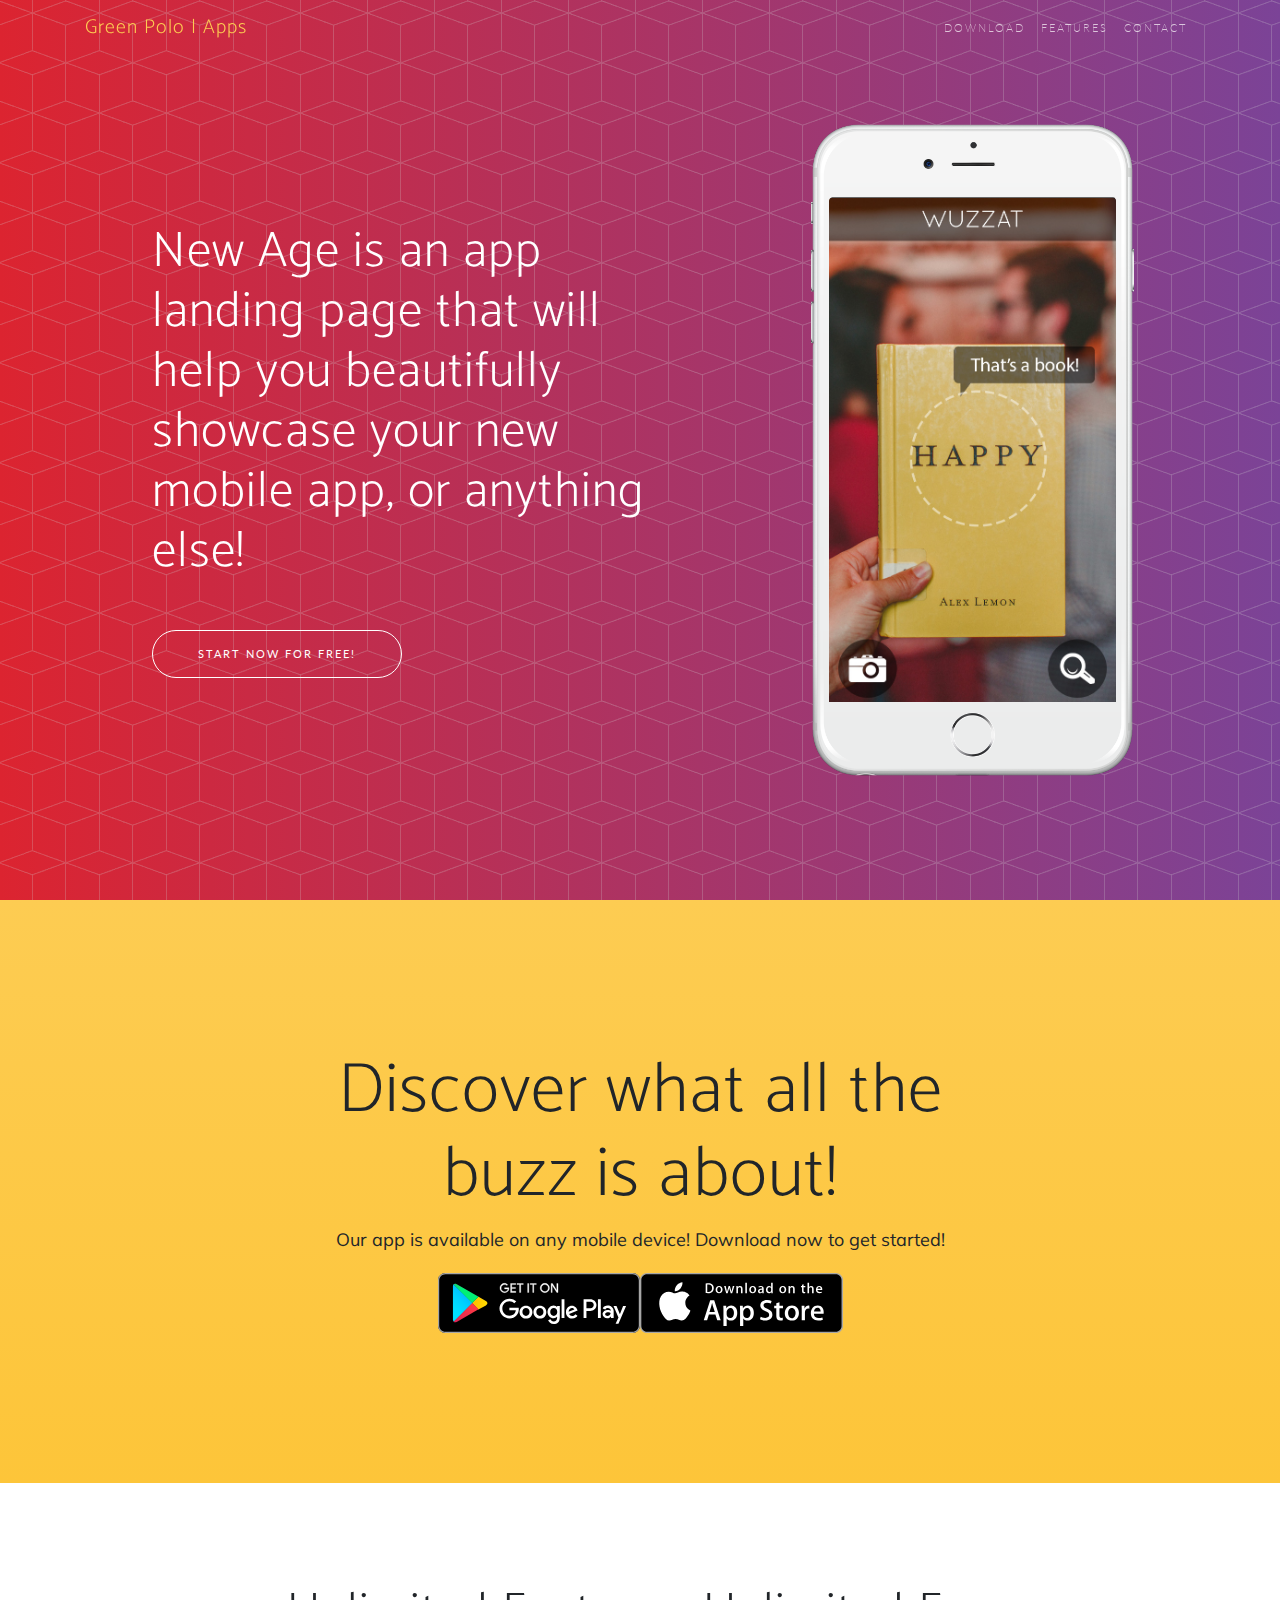
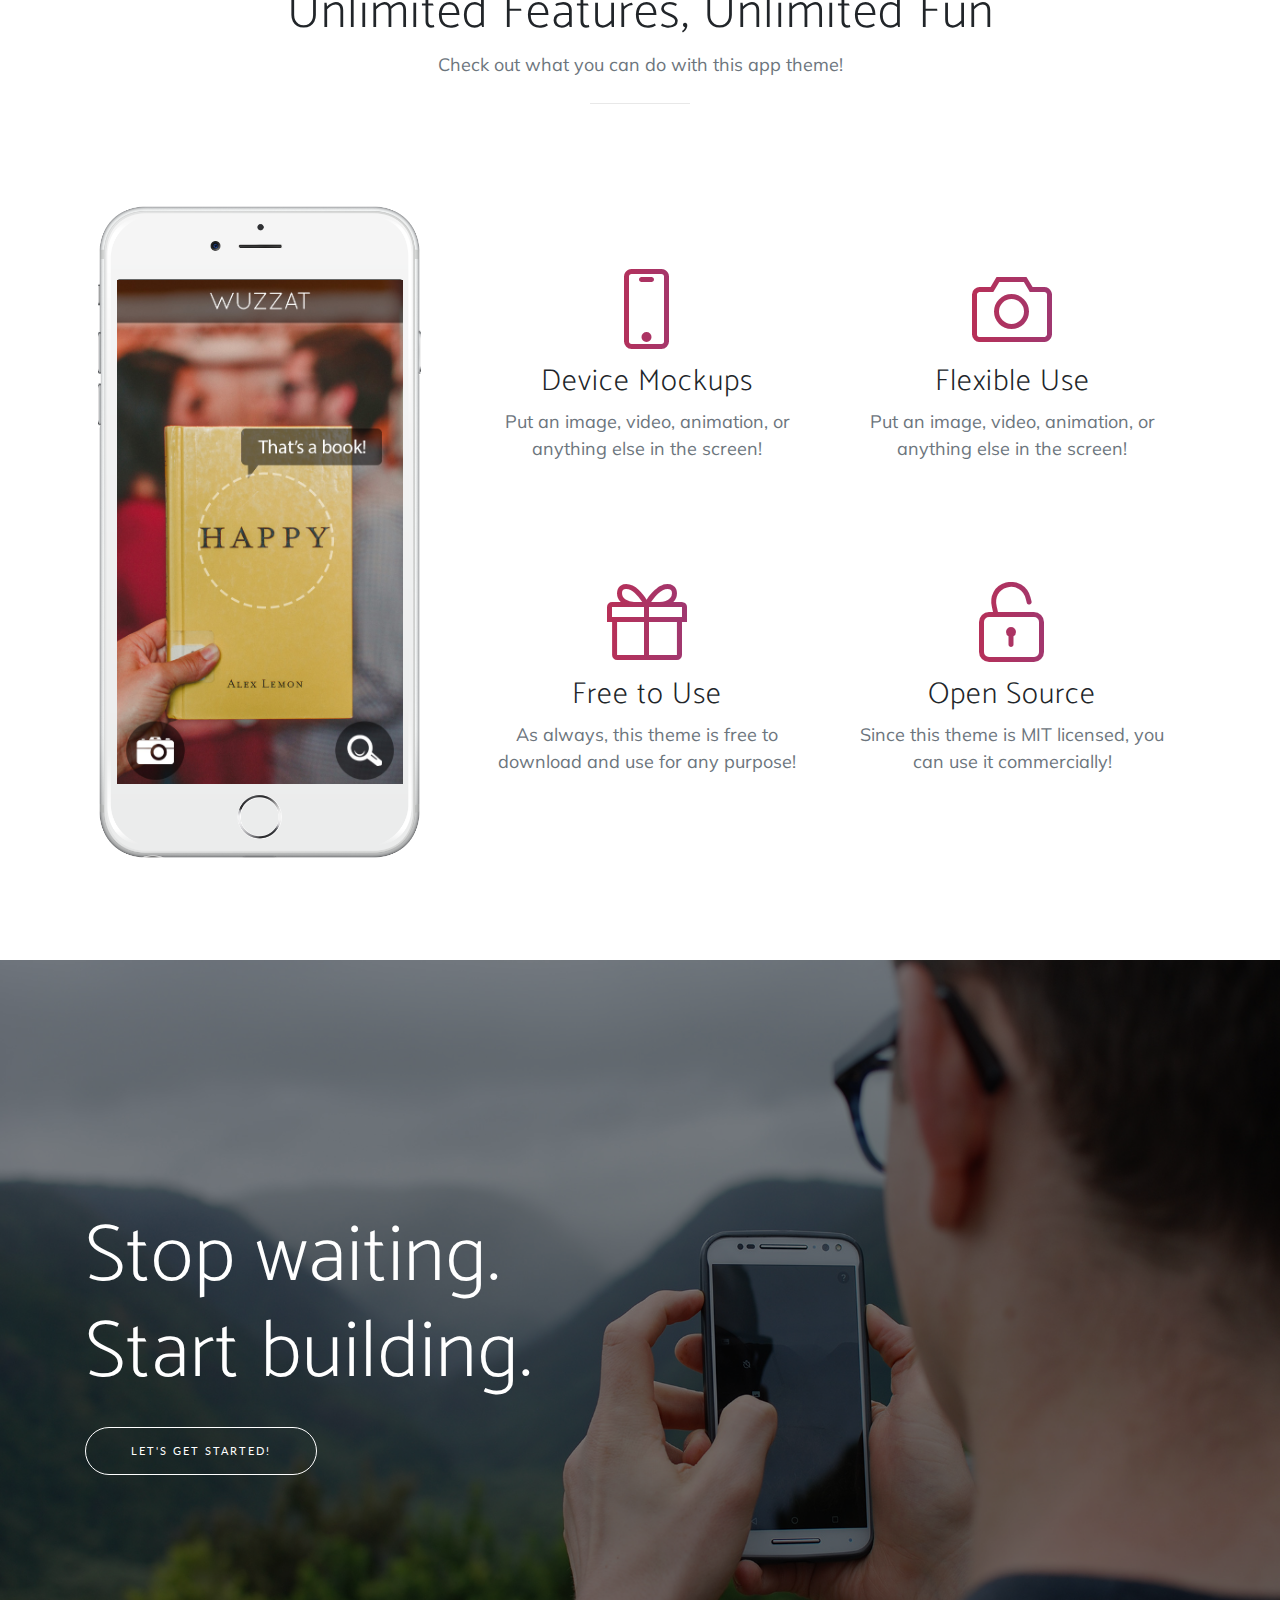
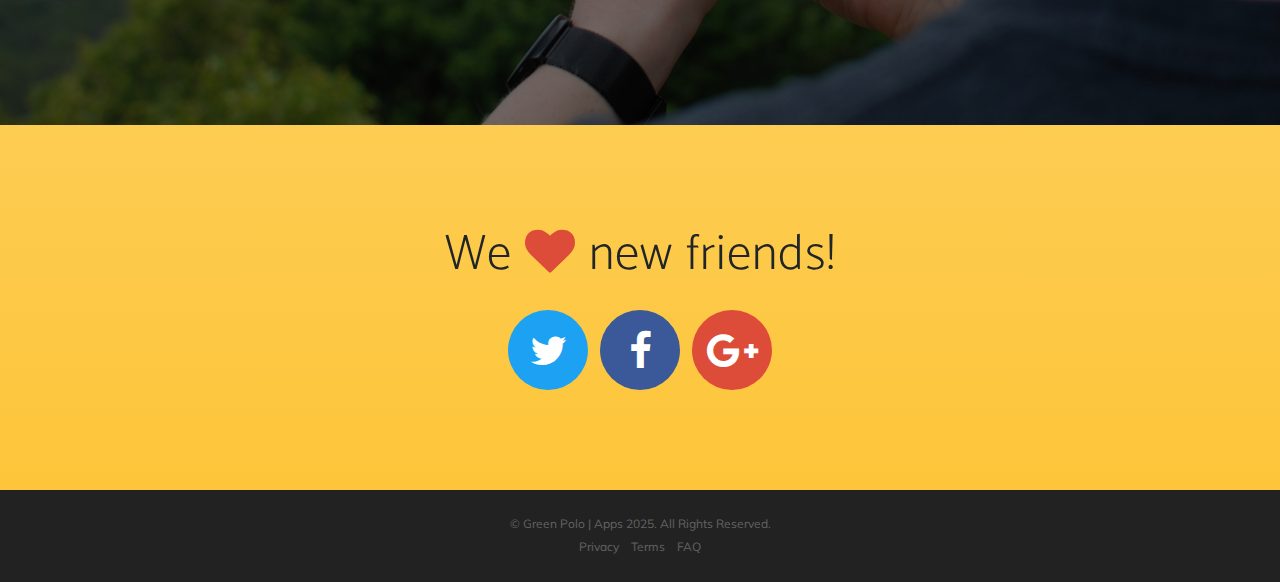
==== index.html @ 6fa1513f "first commit" ====
<!DOCTYPE html>
<html lang="en">

<head>
    <meta charset="utf-8">
    <meta name="viewport" content="width=device-width, initial-scale=1.0, shrink-to-fit=no">
    <title>Home - Green Polo | Apps</title>
    <meta name="description" content="At Green Polo, we specialize in crafting high-quality mobile applications and software solutions tailored to meet your unique needs">
    <link rel="stylesheet" href="assets/bootstrap/css/bootstrap.min.css">
    <link rel="stylesheet" href="https://fonts.googleapis.com/css?family=Lato&amp;display=swap">
    <link rel="stylesheet" href="https://fonts.googleapis.com/css?family=Catamaran:100,200,300,400,500,600,700,800,900&amp;display=swap">
    <link rel="stylesheet" href="https://fonts.googleapis.com/css?family=Muli&amp;display=swap">
    <link rel="stylesheet" href="assets/fonts/font-awesome.min.css">
    <link rel="stylesheet" href="assets/fonts/simple-line-icons.min.css">
</head>

<body id="page-top">
    <nav class="navbar navbar-light navbar-expand-lg fixed-top" id="mainNav">
        <div class="container"><a class="navbar-brand js-scroll-trigger" href="#page-top">Green Polo | Apps</a><button data-toggle="collapse" data-target="#navbarResponsive" class="navbar-toggler float-right" aria-controls="navbarResponsive" aria-expanded="false" aria-label="Toggle navigation"><i class="fa fa-bars"></i></button>
            <div class="collapse navbar-collapse" id="navbarResponsive">
                <ul class="navbar-nav ml-auto">
                    <li class="nav-item"><a class="nav-link js-scroll-trigger" href="#download">Download</a></li>
                    <li class="nav-item"><a class="nav-link js-scroll-trigger" href="#features">Features</a></li>
                    <li class="nav-item"><a class="nav-link js-scroll-trigger" href="#contact">Contact</a></li>
                </ul>
            </div>
        </div>
    </nav>
    <header class="masthead" style="background: url('assets/img/bg-pattern.png'), linear-gradient(to left, #7b4397, #dc2430);">
        <div class="container h-100">
            <div class="row h-100">
                <div class="col-lg-7 my-auto">
                    <div class="mx-auto header-content">
                        <h1 class="mb-5">New Age is an app landing page that will help you beautifully showcase your new mobile app, or anything else!</h1><a class="btn btn-outline-warning btn-xl js-scroll-trigger" role="button" href="#download">Start Now for Free!</a>
                    </div>
                </div>
                <div class="col-lg-5 my-auto">
                    <div class="device-container">
                        <div class="device-mockup iphone6_plus portrait">
                            <div class="device" style="background-image:url('assets/img/iphone_6_plus_white_port.png');">
                                <div class="screen"><img class="img-fluid" src="assets/img/demo-screen-1.jpg"></div>
                                <div class="button"></div>
                            </div>
                        </div>
                    </div>
                </div>
            </div>
        </div>
    </header>
    <section class="text-center bg-primary download" id="download">
        <div class="container">
            <div class="row">
                <div class="col-md-8 mx-auto">
                    <h2 class="section-heading">Discover what all the buzz is about!</h2>
                    <p>Our app is available on any mobile device! Download now to get started!</p>
                    <div class="badges"><a class="badge-link" href="#"><img src="assets/img/google-play-badge.svg"></a><a class="badge-link" href="#"><img src="assets/img/app-store-badge.svg"></a></div>
                </div>
            </div>
        </div>
    </section>
    <section id="features" class="features">
        <div class="container">
            <div class="text-center section-heading">
                <h2>Unlimited Features, Unlimited Fun</h2>
                <p class="text-muted">Check out what you can do with this app theme!</p>
                <hr>
            </div>
            <div class="row">
                <div class="col-lg-4 my-auto">
                    <div class="device-container">
                        <div class="device-mockup iphone6_plus portrait">
                            <div class="device" style="background-image:url('assets/img/iphone_6_plus_white_port.png');">
                                <div class="screen"><img class="img-fluid" src="assets/img/demo-screen-1.jpg"></div>
                            </div>
                        </div>
                    </div>
                </div>
                <div class="col-lg-8 my-auto">
                    <div class="container-fluid">
                        <div class="row">
                            <div class="col-lg-6">
                                <div class="feature-item"><i class="icon-screen-smartphone text-primary"></i>
                                    <h3>Device Mockups</h3>
                                    <p class="text-muted">Put an image, video, animation, or anything else in the screen!</p>
                                </div>
                            </div>
                            <div class="col-lg-6">
                                <div class="feature-item"><i class="icon-camera text-primary"></i>
                                    <h3>Flexible Use</h3>
                                    <p class="text-muted">Put an image, video, animation, or anything else in the screen!</p>
                                </div>
                            </div>
                            <div class="col-lg-6">
                                <div class="feature-item"><i class="icon-present text-primary"></i>
                                    <h3>Free to Use</h3>
                                    <p class="text-muted">As always, this theme is free to download and use for any purpose!</p>
                                </div>
                            </div>
                            <div class="col-lg-6">
                                <div class="feature-item"><i class="icon-lock-open text-primary"></i>
                                    <h3>Open Source</h3>
                                    <p class="text-muted">Since this theme is MIT licensed, you can use it commercially!</p>
                                </div>
                            </div>
                        </div>
                    </div>
                </div>
            </div>
        </div>
    </section>
    <section class="cta" style="background-image:url('assets/img/bg-cta.jpg');">
        <div class="cta-content">
            <div class="container">
                <h2>Stop waiting.<br>Start building.<br></h2><a class="btn btn-outline-warning btn-xl js-scroll-trigger" role="button" href="#contact">Let's Get Started!</a>
            </div>
        </div>
        <div class="overlay"></div>
    </section>
    <section class="bg-primary contact" id="contact">
        <div class="container">
            <h2><span>We&nbsp;</span><i class="fa fa-heart"></i><span>&nbsp;new friends!</span></h2>
            <ul class="list-inline list-social">
                <li class="list-inline-item social-twitter"><a href="#"><i class="fa fa-twitter"></i></a></li>
                <li class="list-inline-item social-facebook"><a href="#"><i class="fa fa-facebook"></i></a></li>
                <li class="list-inline-item social-google-plus"><a href="#"><i class="fa fa-google-plus"></i></a></li>
            </ul>
        </div>
    </section>
    <footer>
        <div class="container">
            <p>©&nbsp;Green Polo | Apps 2025. All Rights Reserved.</p>
            <ul class="list-inline">
                <li class="list-inline-item"><a href="#">Privacy</a></li>
                <li class="list-inline-item"><a href="#">Terms</a></li>
                <li class="list-inline-item"><a href="#">FAQ</a></li>
            </ul>
        </div>
    </footer>
    <script src="assets/js/jquery.min.js"></script>
    <script src="assets/bootstrap/js/bootstrap.min.js"></script>
    <script src="assets/js/script.min.js"></script>
</body>

</html>
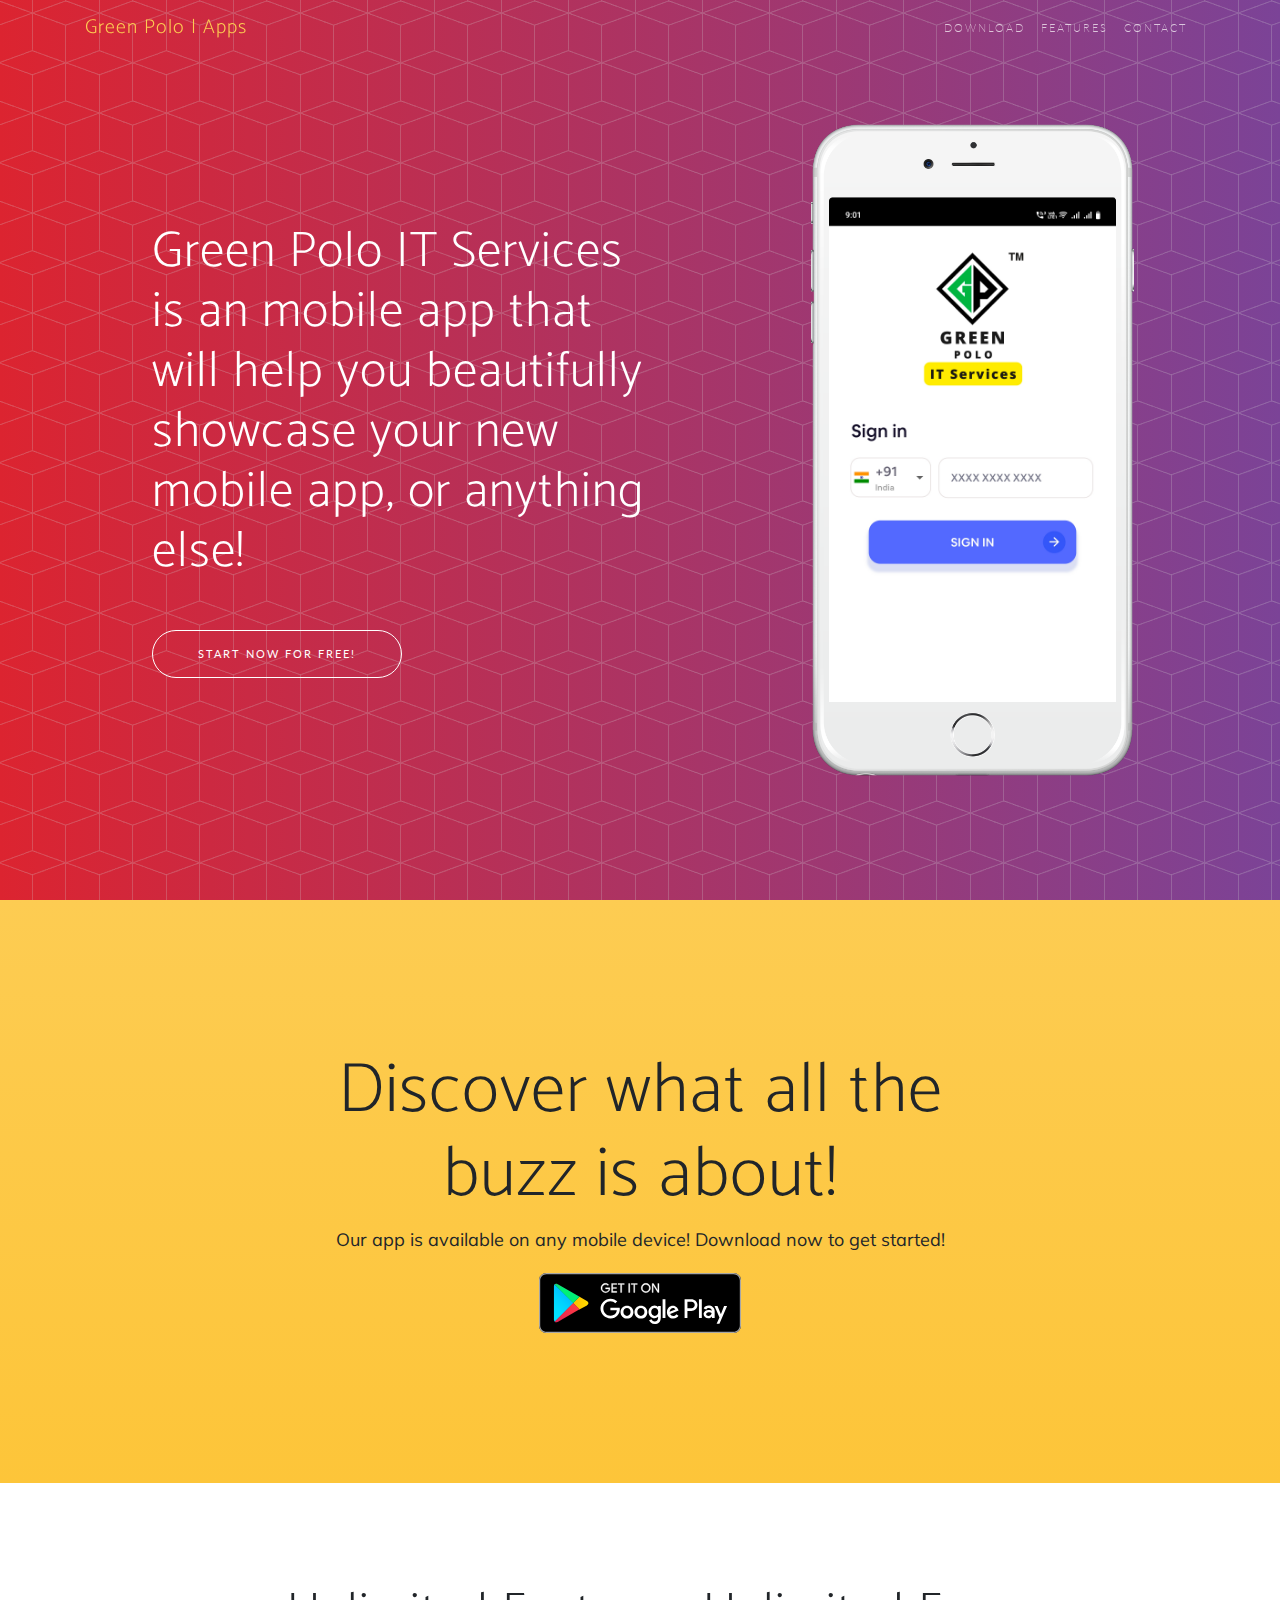
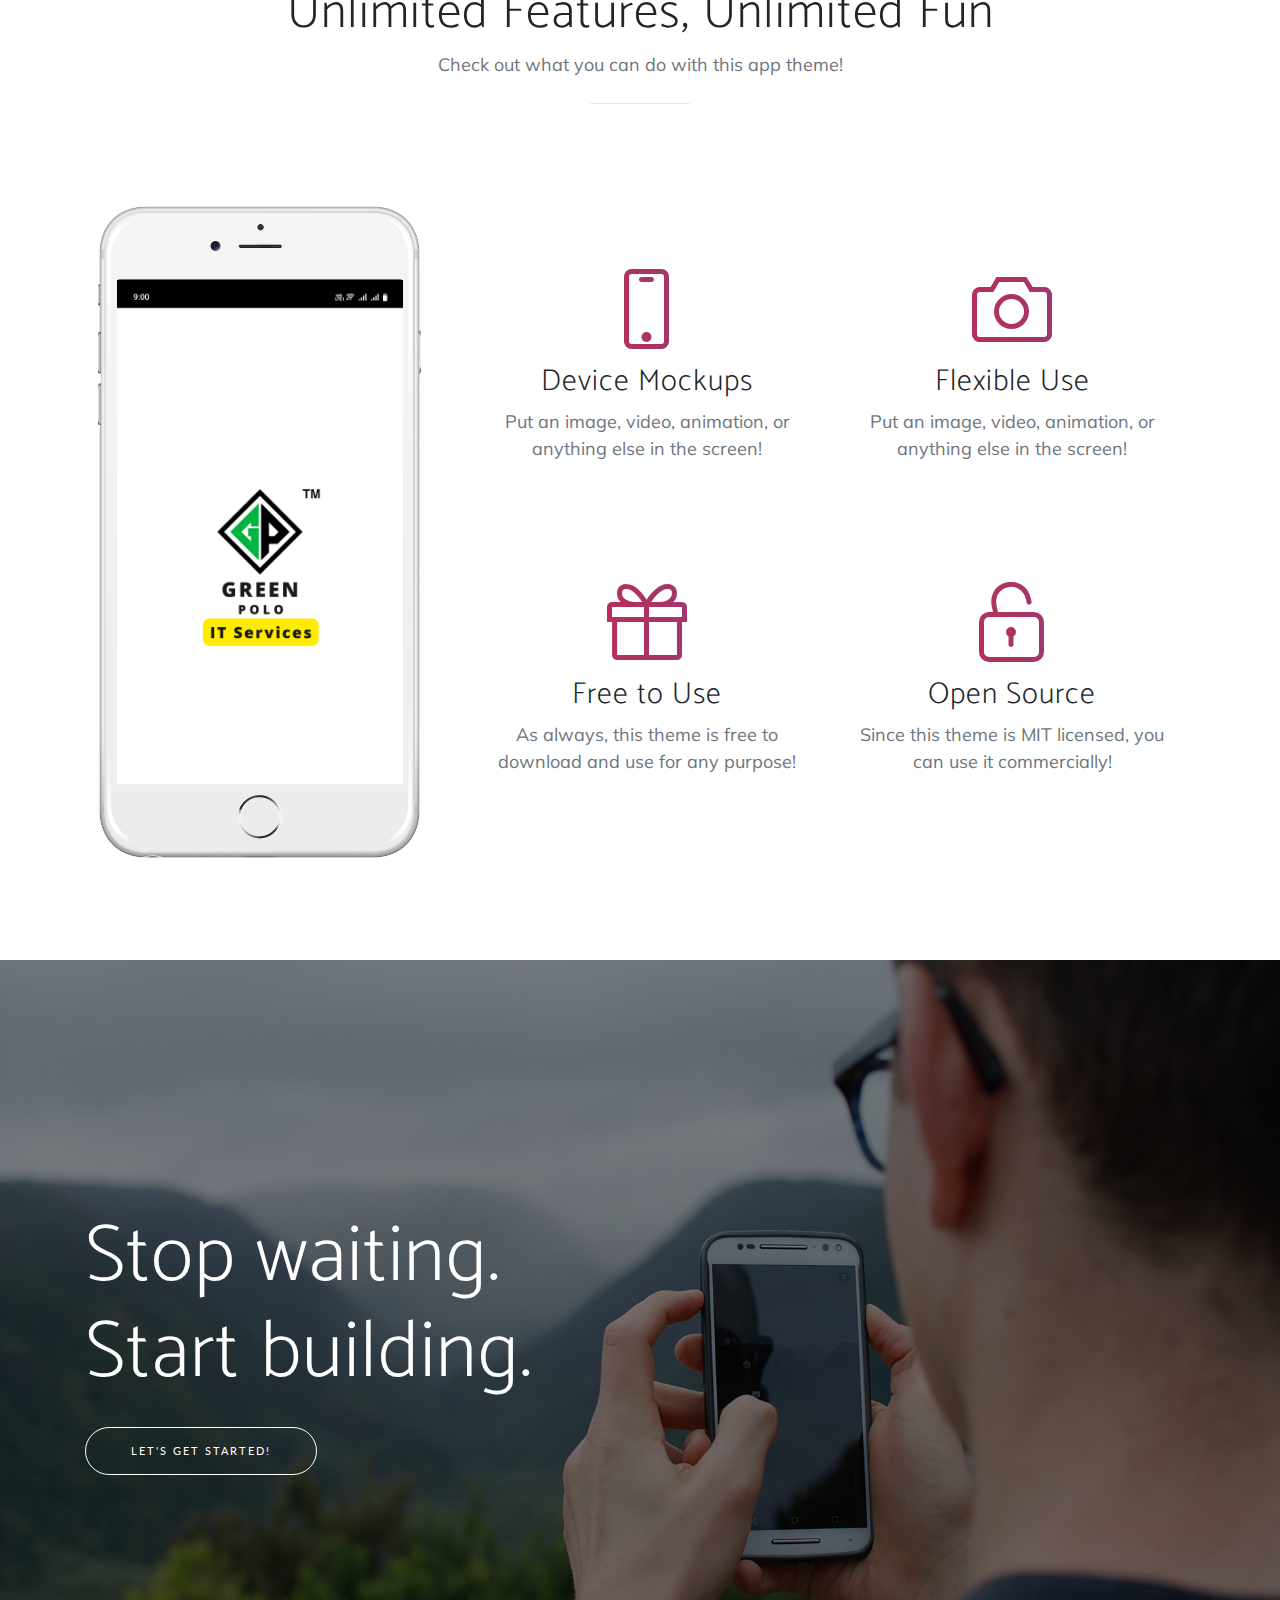
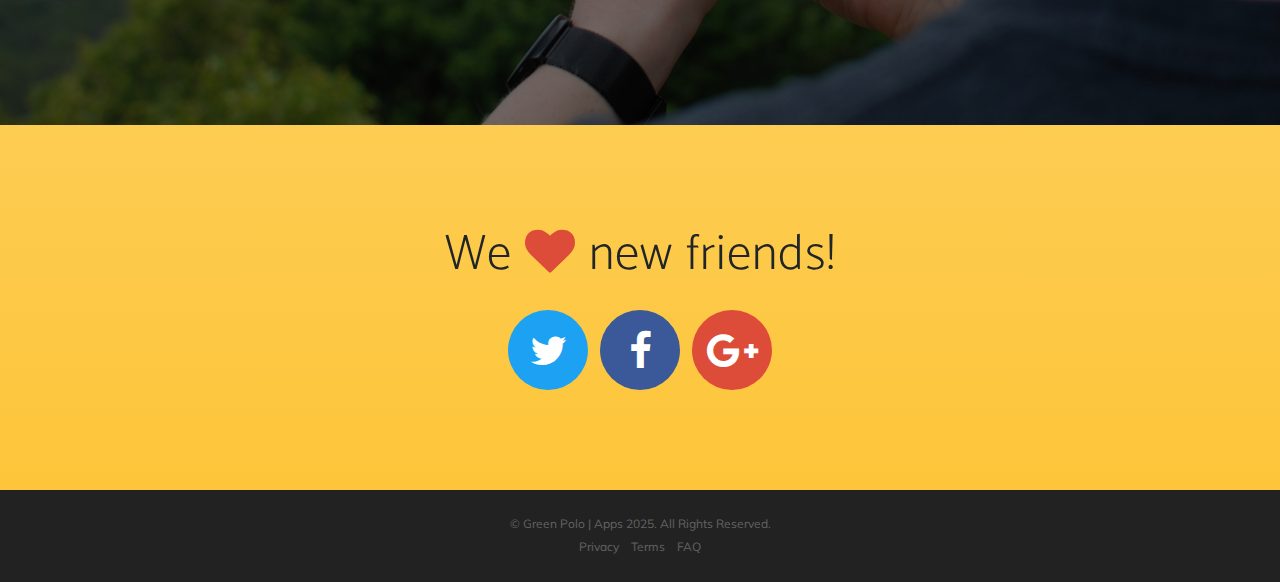
==== commit 52671b33: "Added Screenshots" ====
--- a/index.html
+++ b/index.html
@@ -31,14 +31,14 @@
             <div class="row h-100">
                 <div class="col-lg-7 my-auto">
                     <div class="mx-auto header-content">
-                        <h1 class="mb-5">New Age is an app landing page that will help you beautifully showcase your new mobile app, or anything else!</h1><a class="btn btn-outline-warning btn-xl js-scroll-trigger" role="button" href="#download">Start Now for Free!</a>
+                        <h1 class="mb-5">Green Polo IT Services is an mobile app that will help you beautifully showcase your new mobile app, or anything else!</h1><a class="btn btn-outline-warning btn-xl js-scroll-trigger" role="button" href="#download">Start Now for Free!</a>
                     </div>
                 </div>
                 <div class="col-lg-5 my-auto">
                     <div class="device-container">
                         <div class="device-mockup iphone6_plus portrait">
                             <div class="device" style="background-image:url('assets/img/iphone_6_plus_white_port.png');">
-                                <div class="screen"><img class="img-fluid" src="assets/img/demo-screen-1.jpg"></div>
+                                <div class="screen"><img class="img-fluid" src="assets/img/screenshots/img_srcnsht_2.jpg"></div>
                                 <div class="button"></div>
                             </div>
                         </div>
@@ -53,7 +53,7 @@
                 <div class="col-md-8 mx-auto">
                     <h2 class="section-heading">Discover what all the buzz is about!</h2>
                     <p>Our app is available on any mobile device! Download now to get started!</p>
-                    <div class="badges"><a class="badge-link" href="#"><img src="assets/img/google-play-badge.svg"></a><a class="badge-link" href="#"><img src="assets/img/app-store-badge.svg"></a></div>
+                    <div class="badges"><a class="badge-link" href="https://play.google.com/store/apps/details?id=com.cdinv.event&amp;hl=en" target="_blank"><img src="assets/img/google-play-badge.svg"></a><a class="badge-link" href="#"></a></div>
                 </div>
             </div>
         </div>
@@ -70,7 +70,7 @@
                     <div class="device-container">
                         <div class="device-mockup iphone6_plus portrait">
                             <div class="device" style="background-image:url('assets/img/iphone_6_plus_white_port.png');">
-                                <div class="screen"><img class="img-fluid" src="assets/img/demo-screen-1.jpg"></div>
+                                <div class="screen"><img class="img-fluid" src="assets/img/screenshots/img_srcnsht_1.jpg"></div>
                             </div>
                         </div>
                     </div>
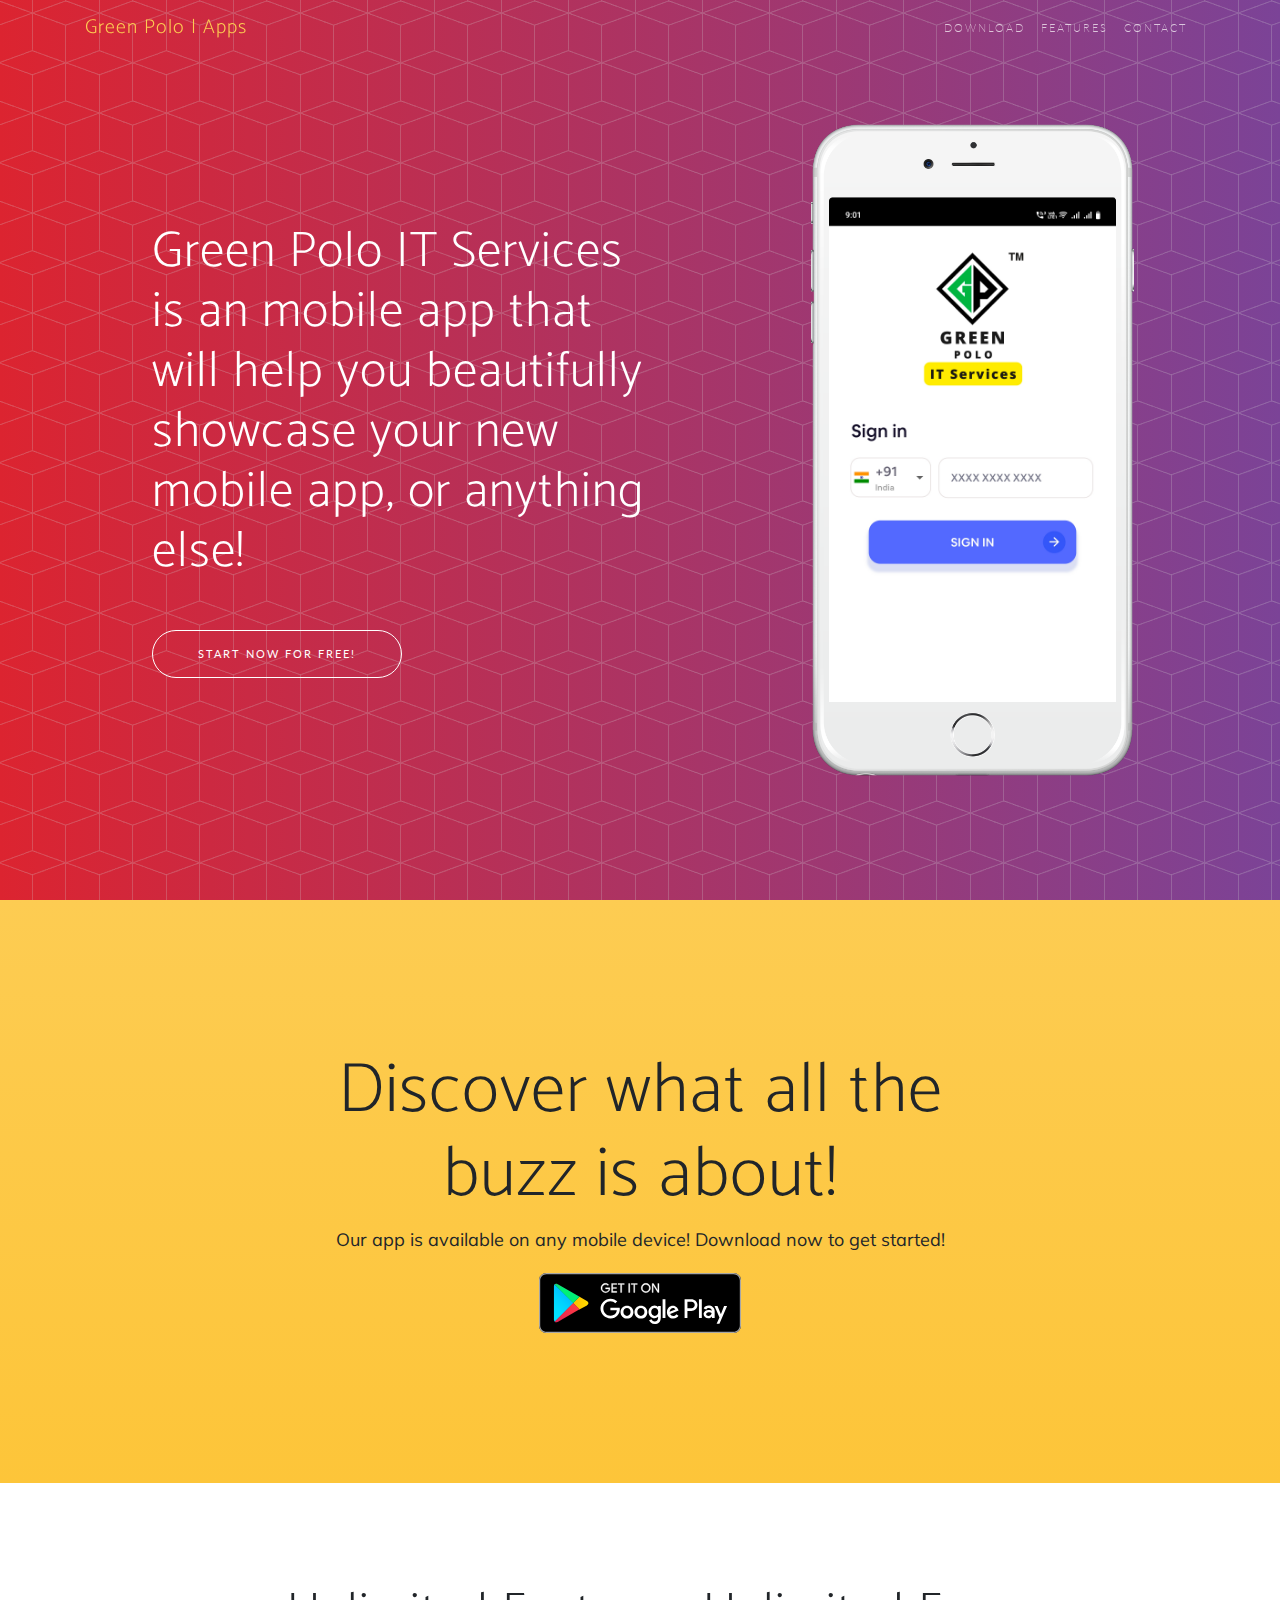
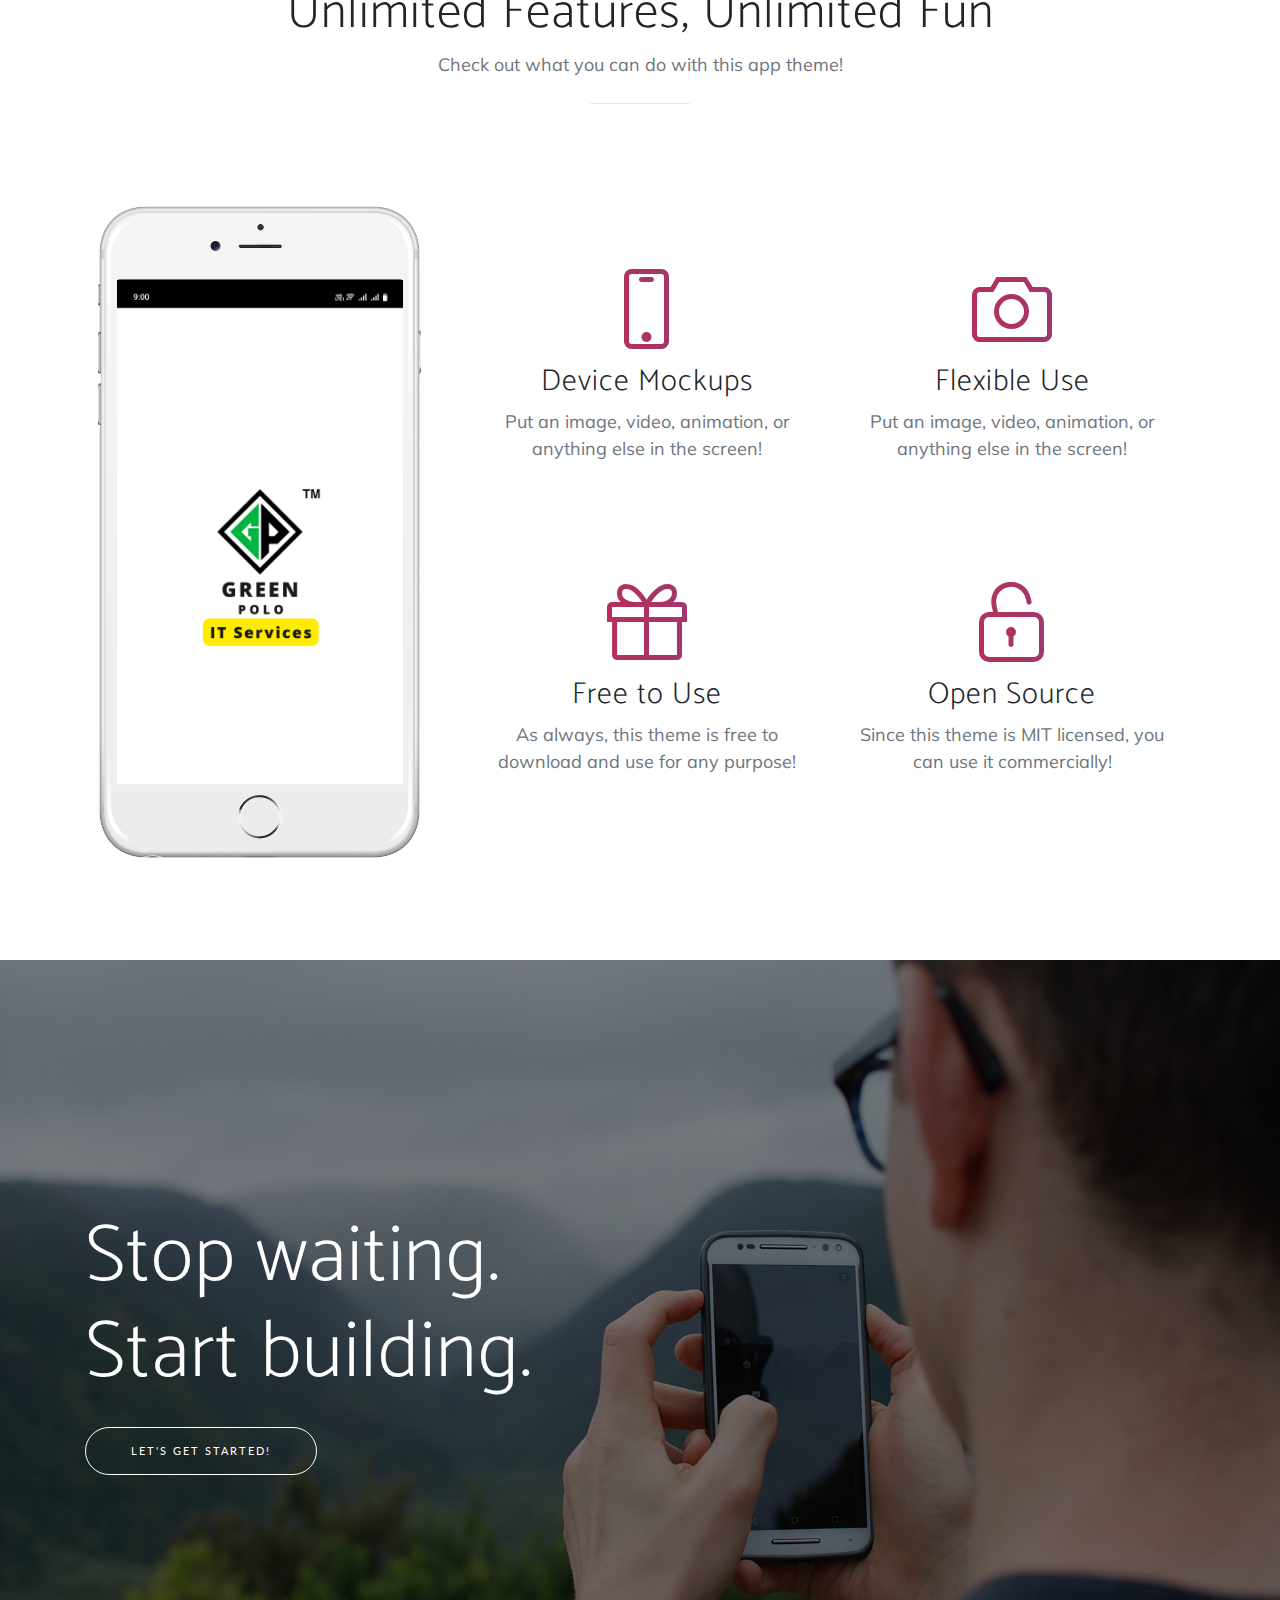
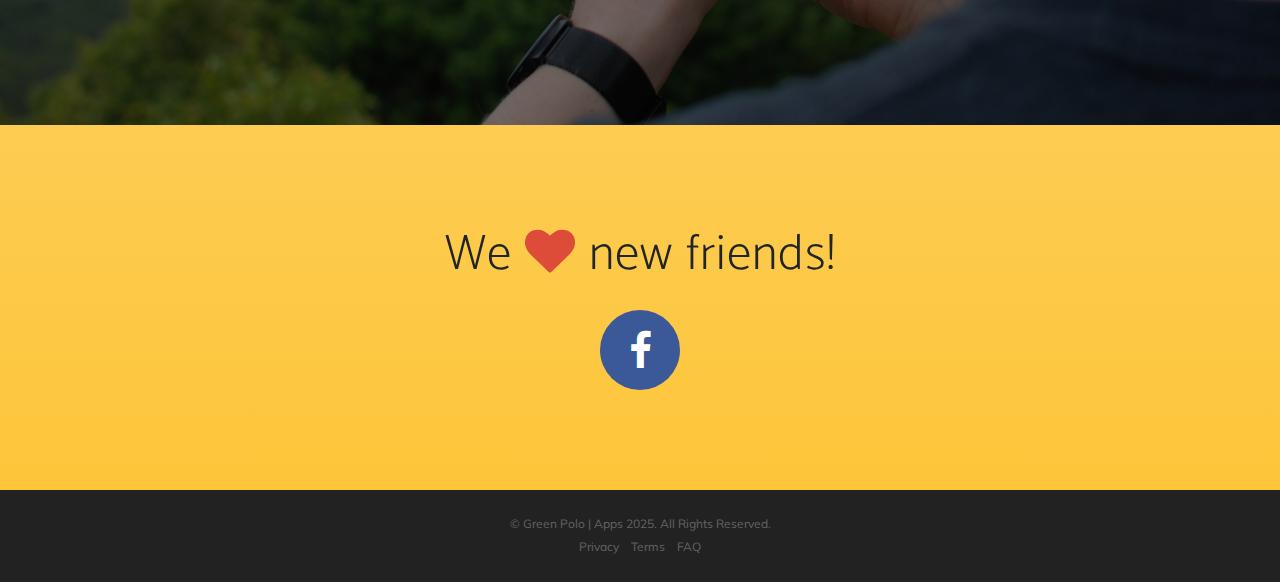
==== commit 45ce7d25: "Added fb url" ====
--- a/index.html
+++ b/index.html
@@ -120,9 +120,9 @@
         <div class="container">
             <h2><span>We&nbsp;</span><i class="fa fa-heart"></i><span>&nbsp;new friends!</span></h2>
             <ul class="list-inline list-social">
-                <li class="list-inline-item social-twitter"><a href="#"><i class="fa fa-twitter"></i></a></li>
-                <li class="list-inline-item social-facebook"><a href="#"><i class="fa fa-facebook"></i></a></li>
-                <li class="list-inline-item social-google-plus"><a href="#"><i class="fa fa-google-plus"></i></a></li>
+                <li class="list-inline-item social-twitter"></li>
+                <li class="list-inline-item social-facebook"><a href="https://www.facebook.com/greenpolosoftwares/" target="_blank"><i class="fa fa-facebook"></i></a></li>
+                <li class="list-inline-item social-google-plus"></li>
             </ul>
         </div>
     </section>
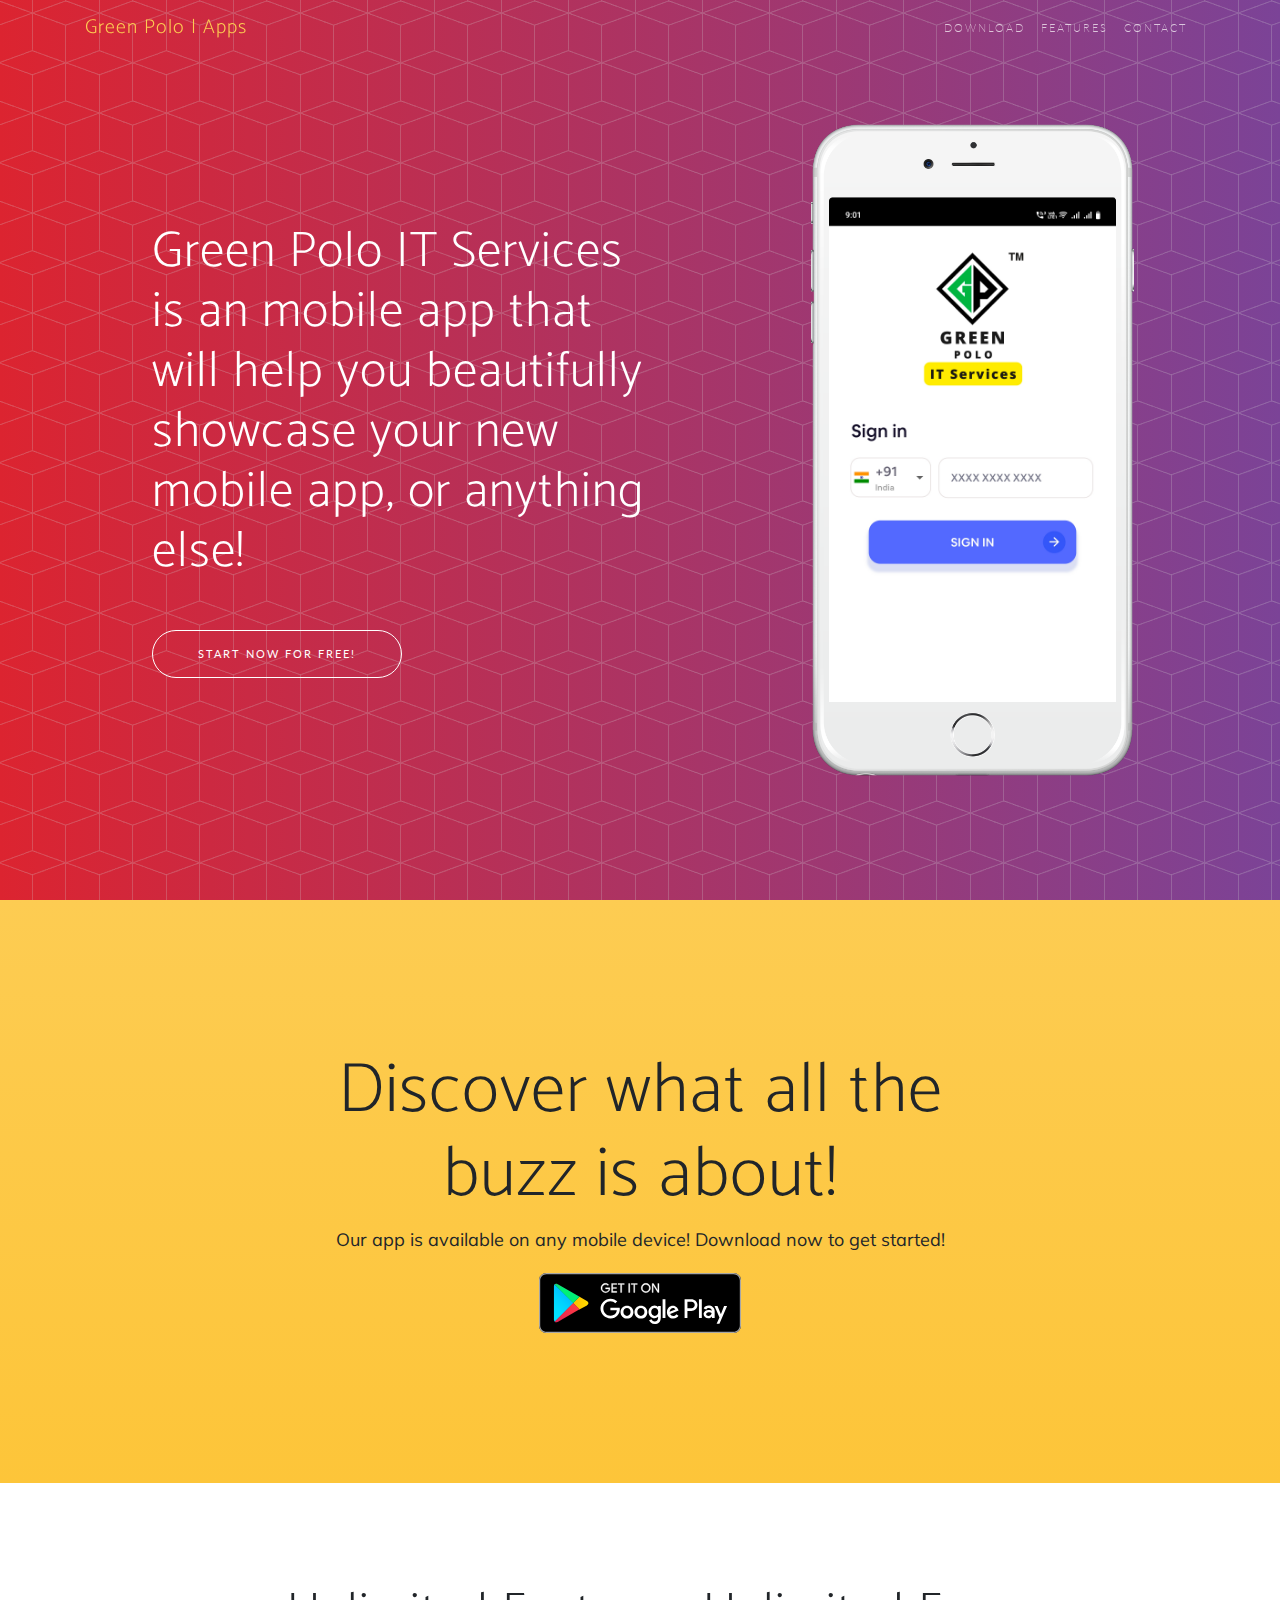
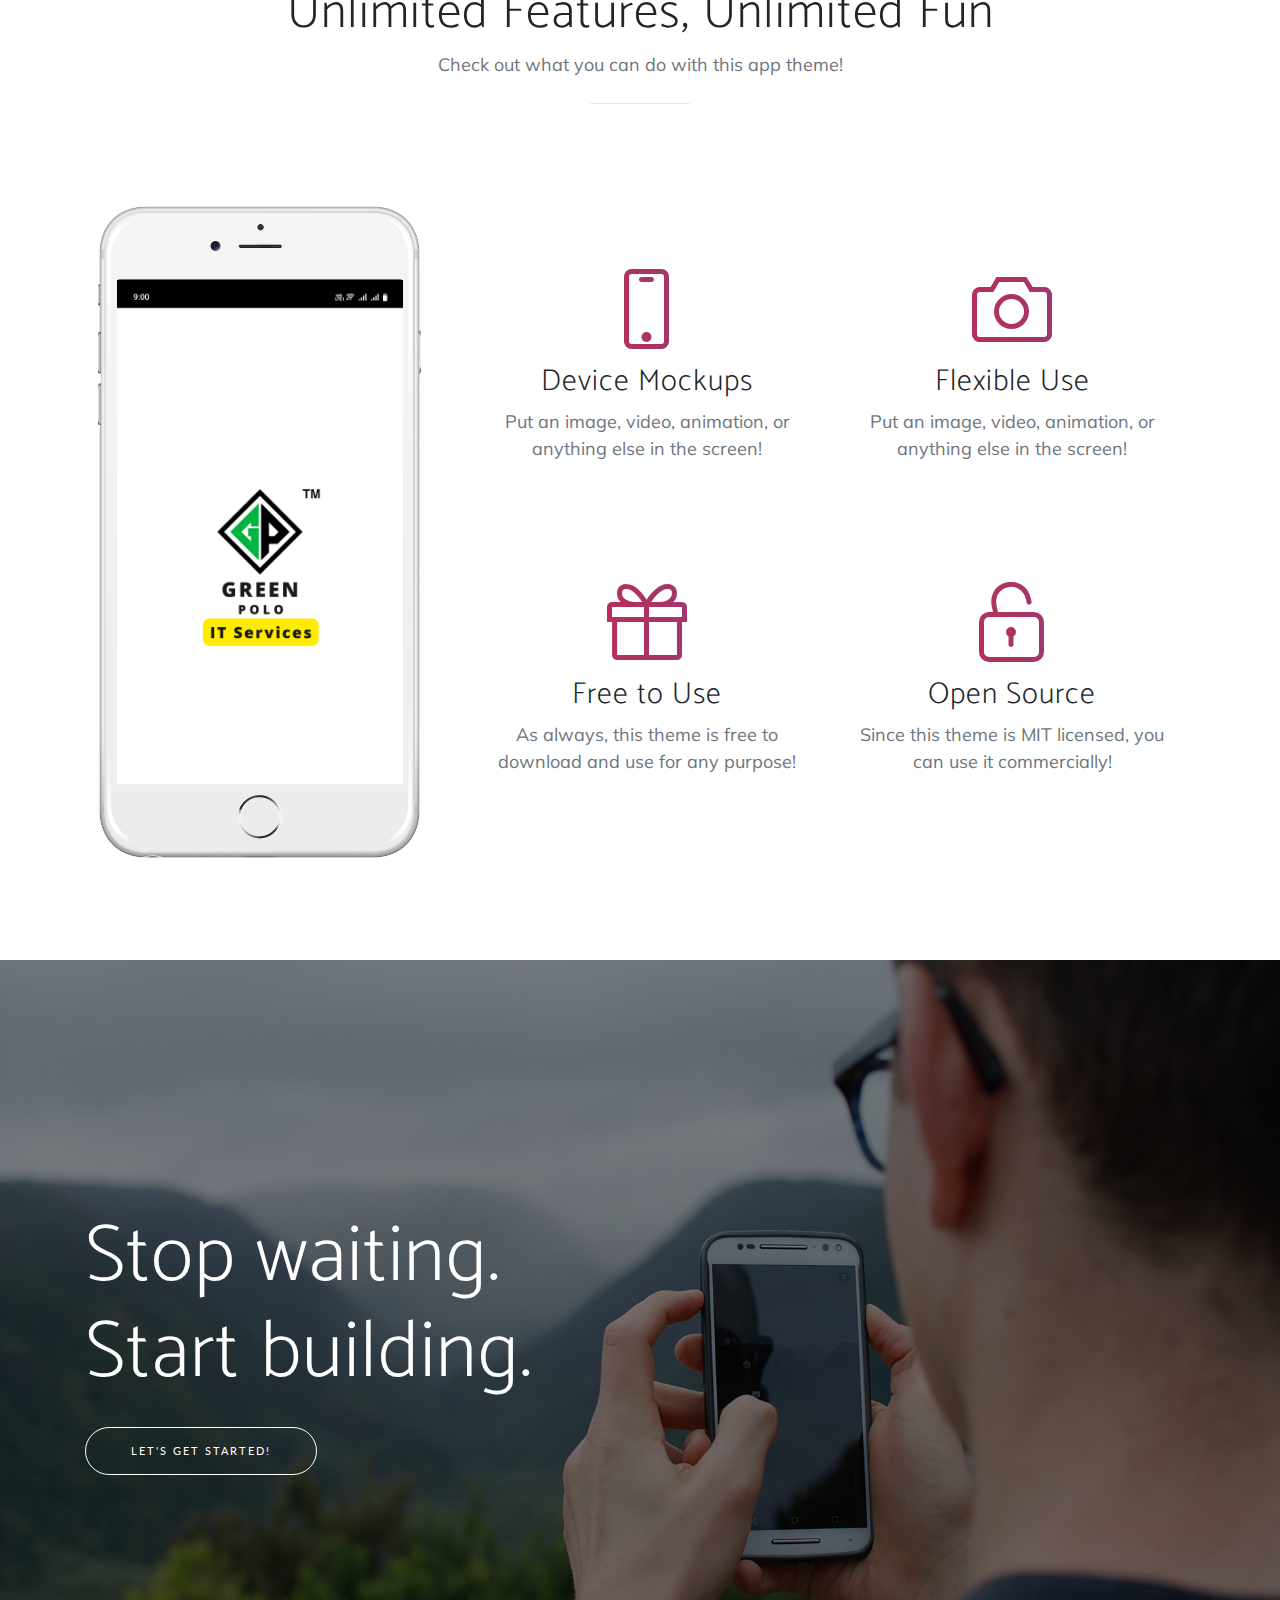
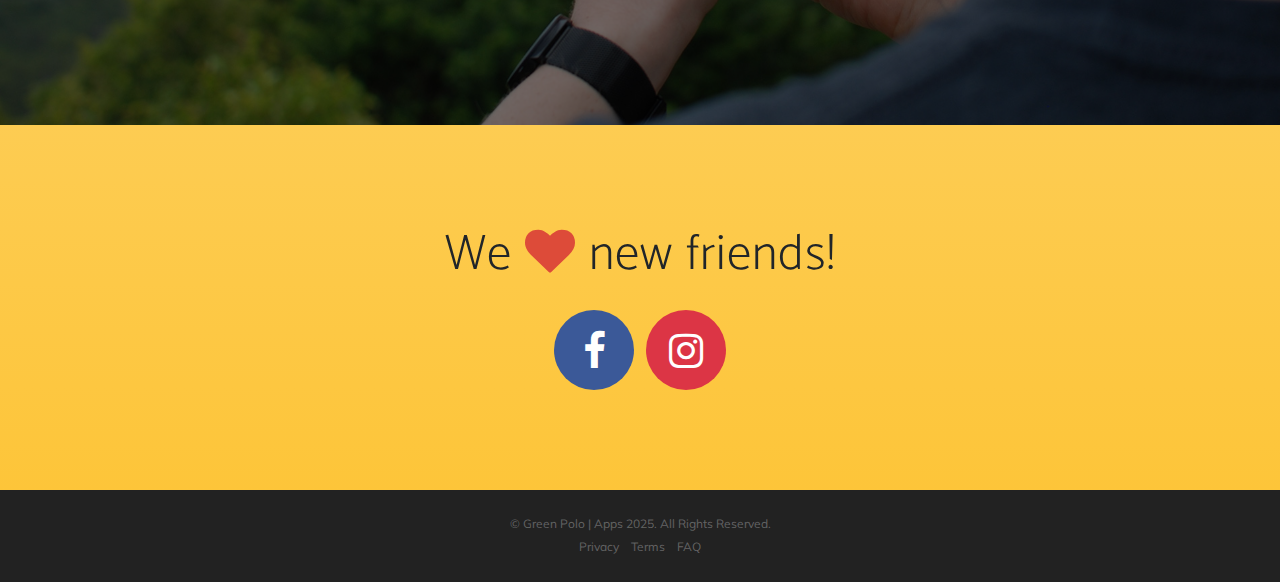
==== commit 2b1c70b3: "added insta icon and link" ====
--- a/index.html
+++ b/index.html
@@ -6,6 +6,8 @@
     <meta name="viewport" content="width=device-width, initial-scale=1.0, shrink-to-fit=no">
     <title>Home - Green Polo | Apps</title>
     <meta name="description" content="At Green Polo, we specialize in crafting high-quality mobile applications and software solutions tailored to meet your unique needs">
+    <link rel="icon" type="image/png" sizes="1340x1182" href="assets/img/1.1.png">
+    <link rel="icon" type="image/png" sizes="1340x1182" href="assets/img/1.1.png">
     <link rel="stylesheet" href="assets/bootstrap/css/bootstrap.min.css">
     <link rel="stylesheet" href="https://fonts.googleapis.com/css?family=Lato&amp;display=swap">
     <link rel="stylesheet" href="https://fonts.googleapis.com/css?family=Catamaran:100,200,300,400,500,600,700,800,900&amp;display=swap">
@@ -122,6 +124,7 @@
             <ul class="list-inline list-social">
                 <li class="list-inline-item social-twitter"></li>
                 <li class="list-inline-item social-facebook"><a href="https://www.facebook.com/greenpolosoftwares/" target="_blank"><i class="fa fa-facebook"></i></a></li>
+                <li class="list-inline-item social-facebook"><a class="text-white bg-danger" href="https://www.instagram.com/greenpoloitservices" target="_blank"><i class="fa fa-instagram"></i></a></li>
                 <li class="list-inline-item social-google-plus"></li>
             </ul>
         </div>
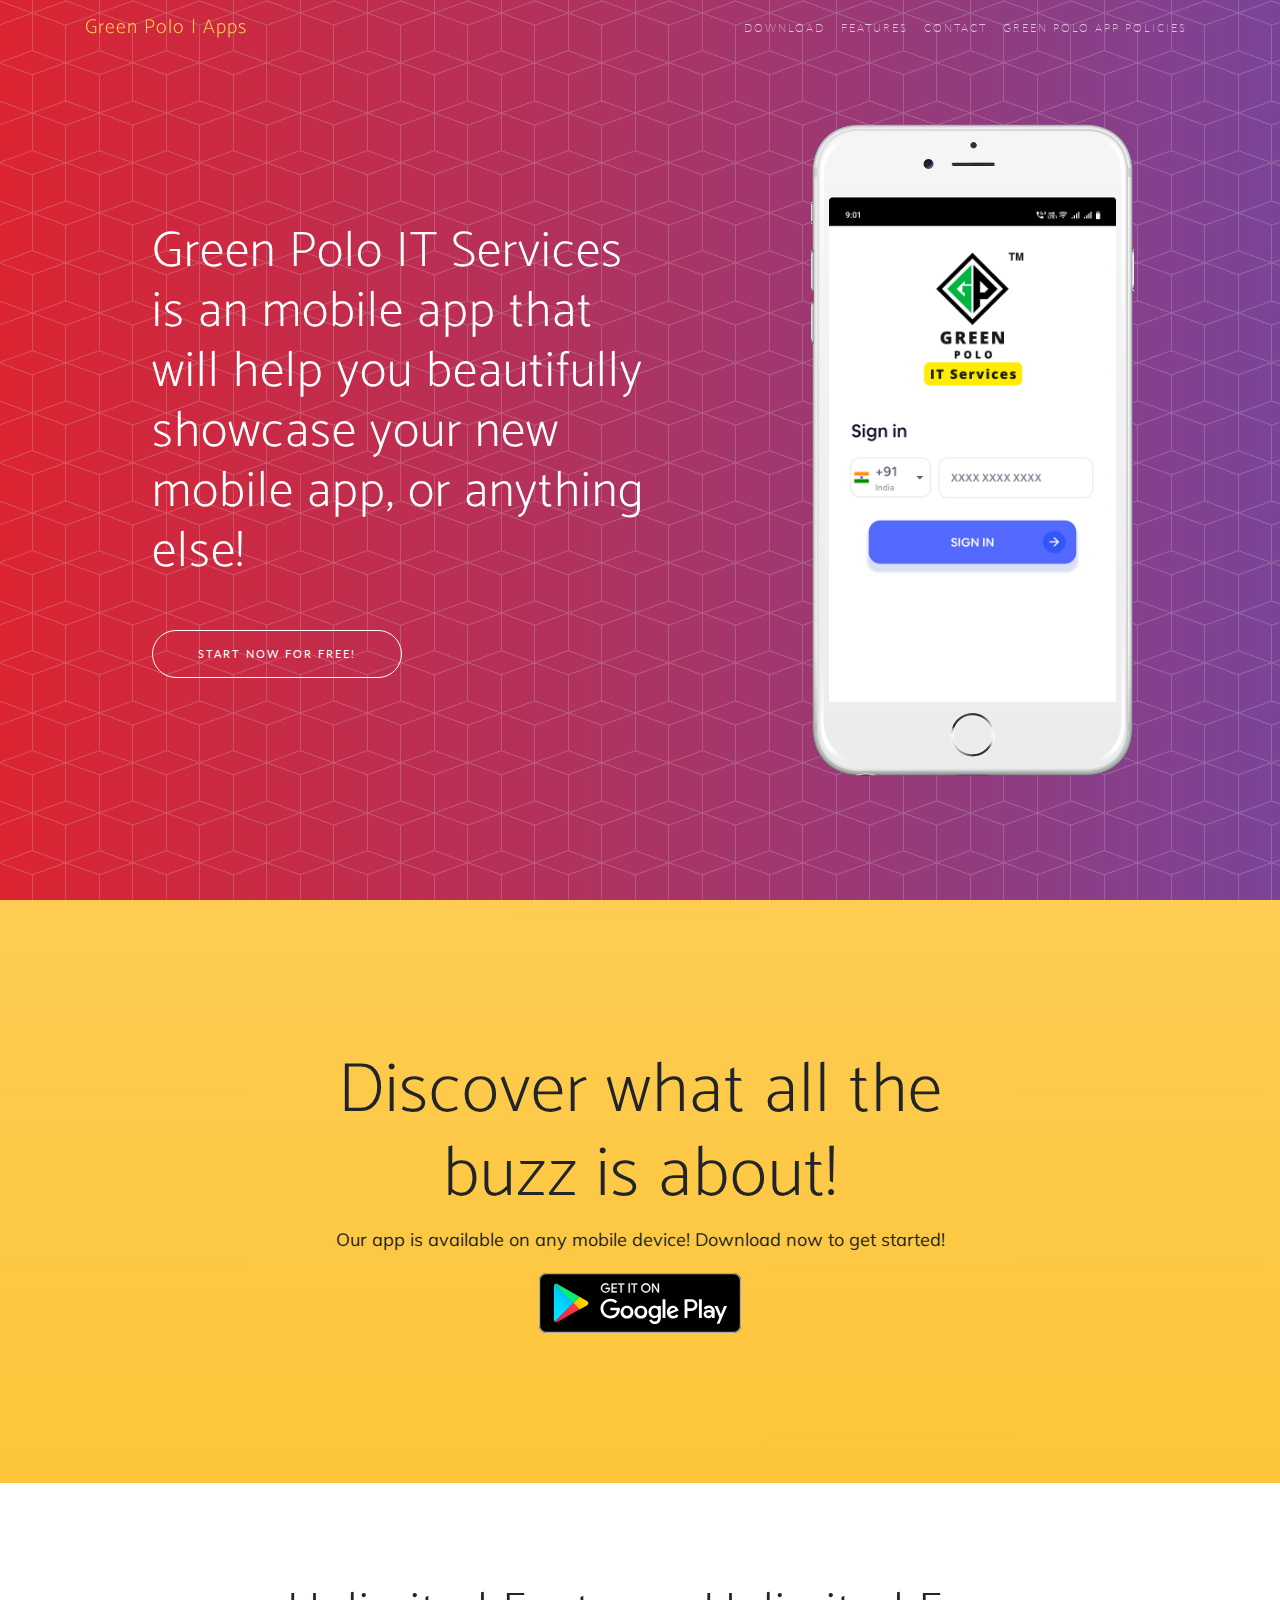
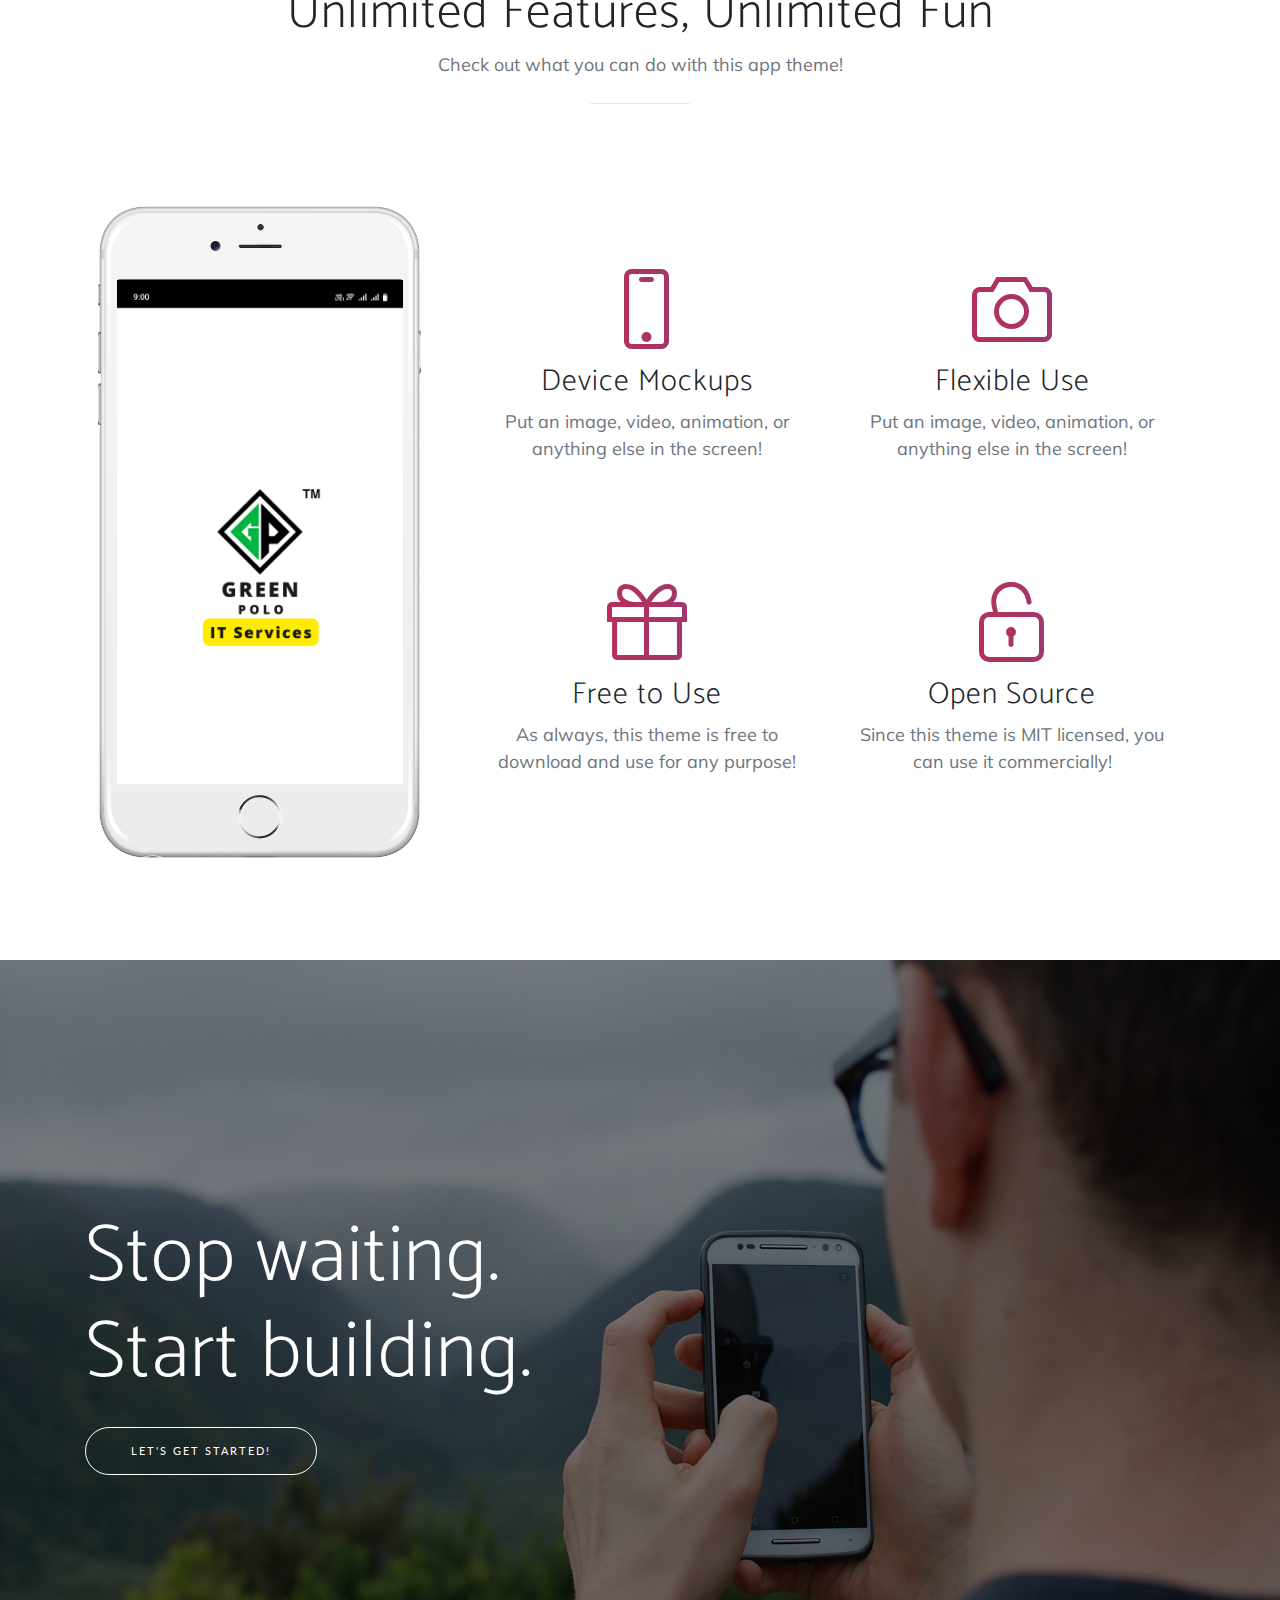
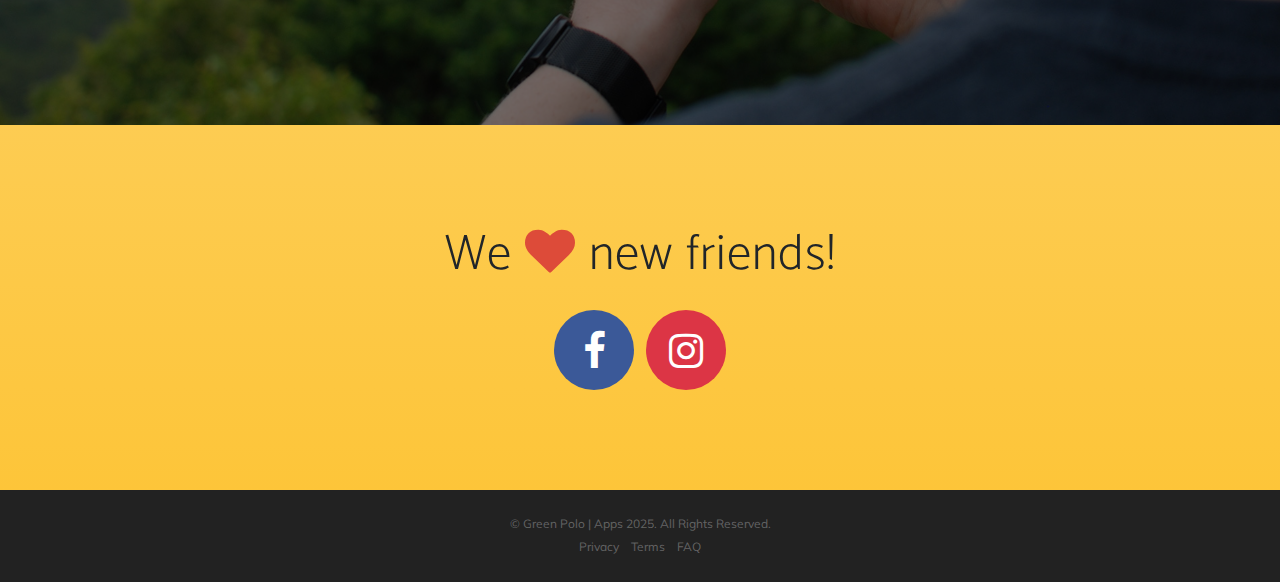
==== commit 31c34fae: "Added link for gp policies" ====
--- a/index.html
+++ b/index.html
@@ -24,6 +24,7 @@
                     <li class="nav-item"><a class="nav-link js-scroll-trigger" href="#download">Download</a></li>
                     <li class="nav-item"><a class="nav-link js-scroll-trigger" href="#features">Features</a></li>
                     <li class="nav-item"><a class="nav-link js-scroll-trigger" href="#contact">Contact</a></li>
+                    <li class="nav-item"><a class="nav-link js-scroll-trigger" href="gp_policies.html">Green POLO APP Policies</a></li>
                 </ul>
             </div>
         </div>
